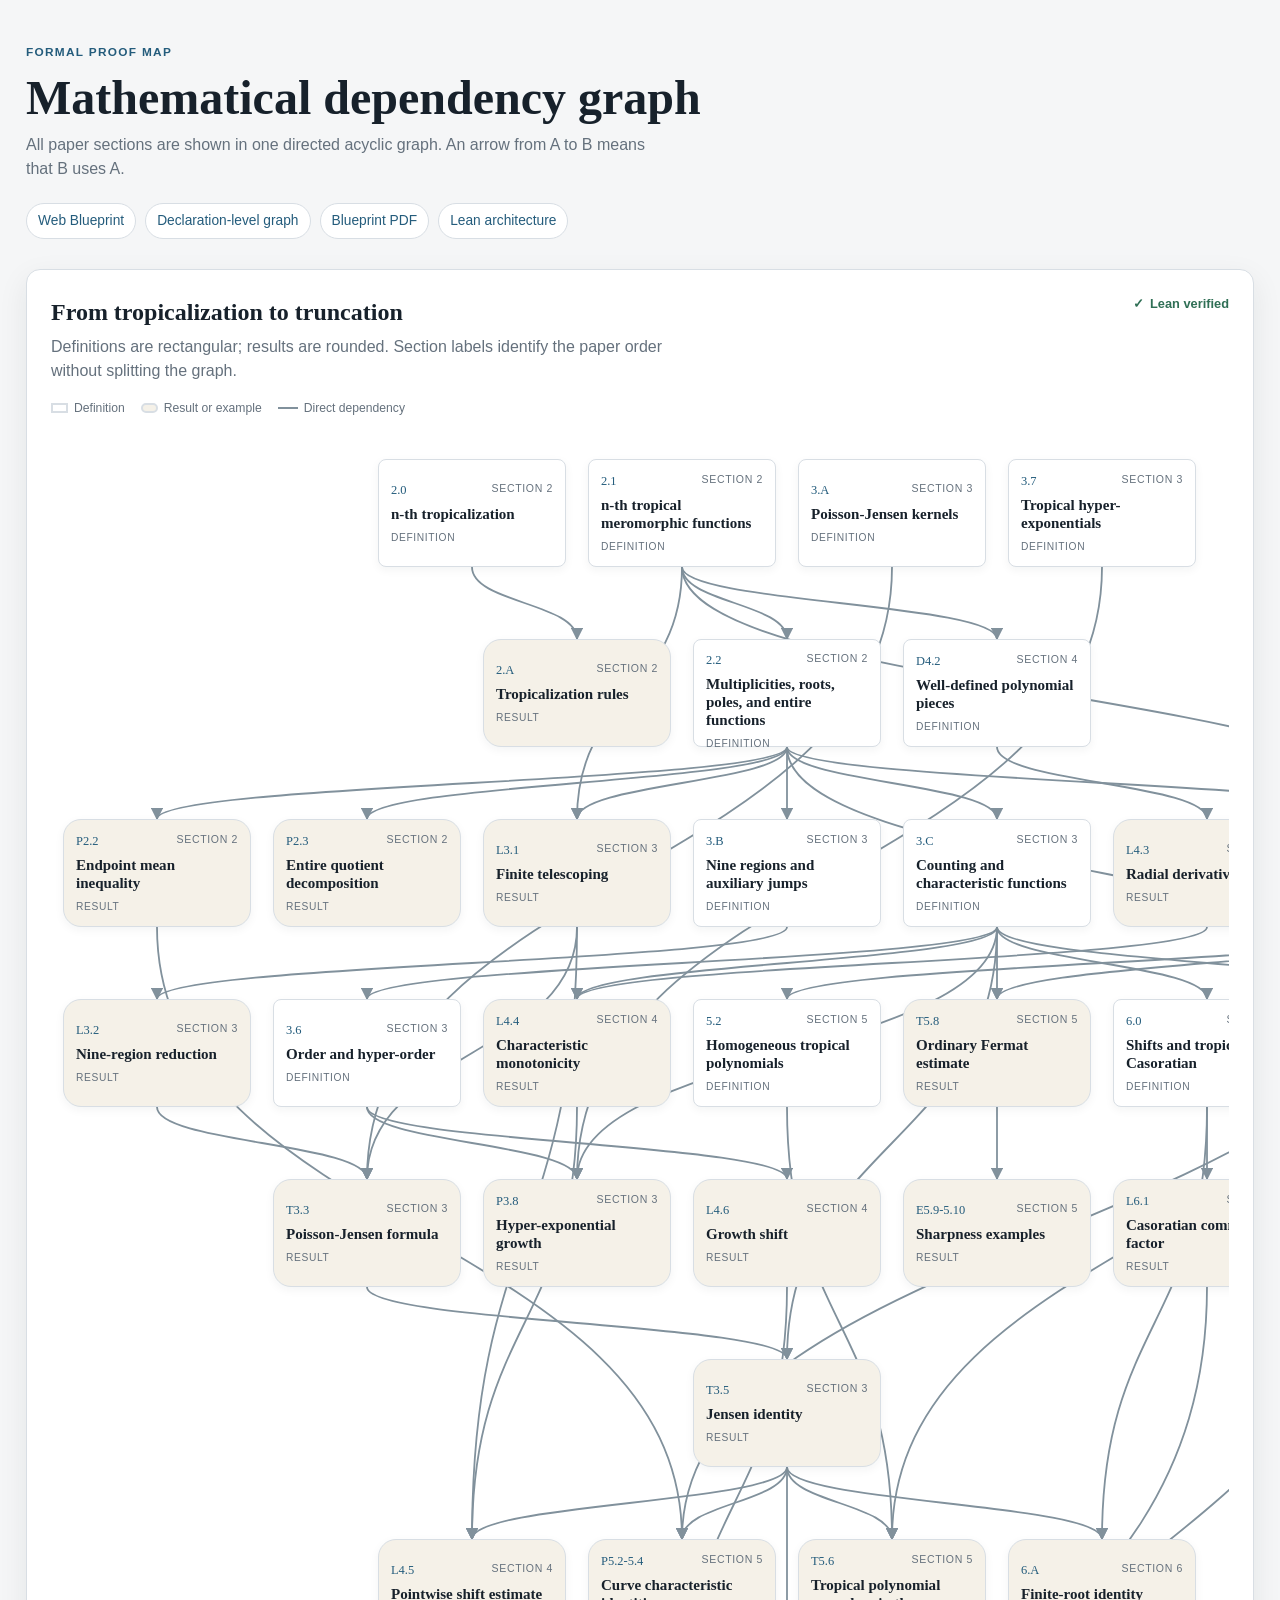
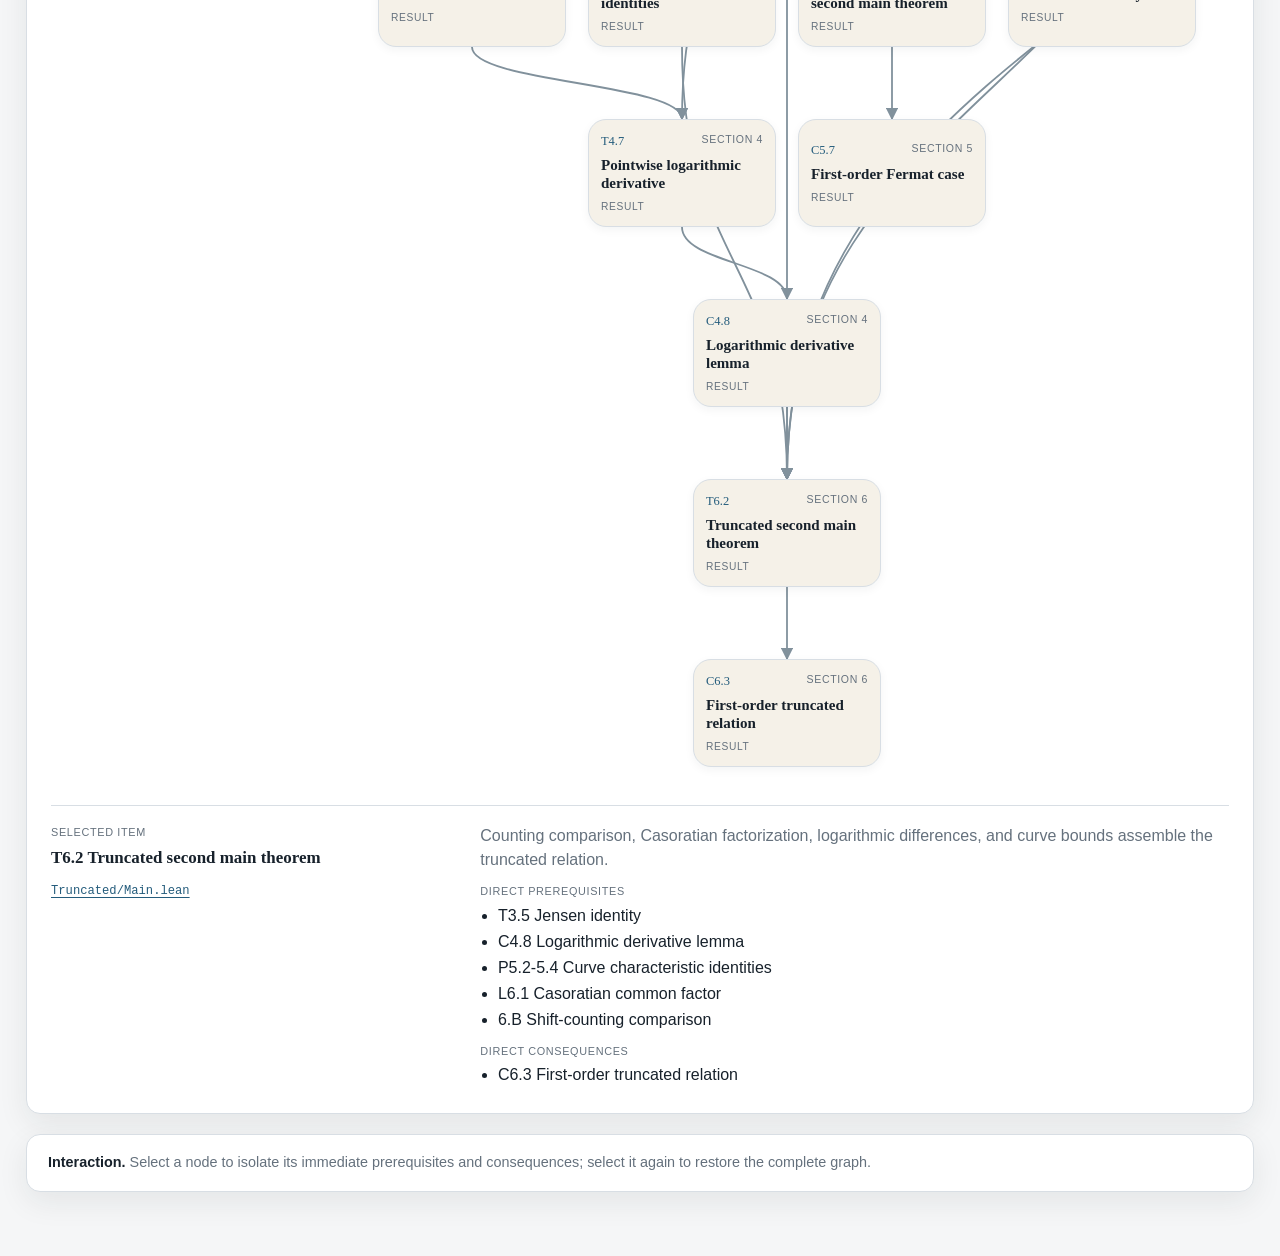
==== home_page/nth_tropical_nevanlinna_dependency_graph.html @ 4498f09c "Prepare Lean formalization and Blueprint for private review" ====
<!doctype html>
<html lang="en">
<head>
  <meta charset="utf-8">
  <meta name="viewport" content="width=device-width, initial-scale=1">
  <title>Mathematical dependency graph - n-th Tropical Nevanlinna Theory</title>
  <style>
    :root {
      color-scheme: light dark;
      --paper: #f5f6f7;
      --surface: #ffffff;
      --ink: #17212b;
      --muted: #65717d;
      --rule: #d8dee4;
      --accent: #245c7c;
      --accent-soft: #edf4f7;
      --result: #f5f1e8;
      --verified: #2f6f55;
      --edge: #81919c;
      --edge-active: #245c7c;
      --shadow: 0 10px 30px rgba(23, 33, 43, .08);
    }

    * { box-sizing: border-box; }
    body {
      margin: 0;
      background: var(--paper);
      color: var(--ink);
      font-family: Inter, ui-sans-serif, -apple-system, BlinkMacSystemFont,
        "Segoe UI", sans-serif;
      line-height: 1.5;
    }
    main { max-width: 1420px; margin: 0 auto; padding: 44px 26px 64px; }
    h1, h2, p { margin-top: 0; }
    h1, h2, .math, .node-title, .detail-title {
      font-family: "STIX Two Text", "Libertinus Serif", Georgia, serif;
    }
    .math { font-style: italic; }
    h1 { margin-bottom: 9px; font-size: clamp(2rem, 4vw, 3rem); font-weight: 600; line-height: 1.08; }
    h2 { margin-bottom: 5px; font-size: 1.5rem; font-weight: 600; }
    a { color: var(--accent); text-underline-offset: 3px; }

    .eyebrow {
      margin-bottom: 10px;
      color: var(--accent);
      font-size: .74rem;
      font-weight: 700;
      letter-spacing: .11em;
      text-transform: uppercase;
    }
    .lede { max-width: 72ch; margin-bottom: 0; color: var(--muted); }
    .toolbar { display: flex; flex-wrap: wrap; gap: 9px; margin: 22px 0 30px; }
    .toolbar a {
      padding: 7px 11px;
      border: 1px solid var(--rule);
      border-radius: 999px;
      background: var(--surface);
      text-decoration: none;
      font-size: .86rem;
    }
    .toolbar a:hover, .toolbar a:focus-visible { border-color: var(--accent); }

    .graph-panel, .reading-note {
      border: 1px solid var(--rule);
      border-radius: 14px;
      background: var(--surface);
      box-shadow: var(--shadow);
    }
    .graph-panel { padding: 24px; }
    .graph-heading { display: flex; justify-content: space-between; gap: 20px; align-items: start; }
    .graph-heading p { max-width: 72ch; margin-bottom: 0; color: var(--muted); }
    .status { color: var(--verified); font-size: .8rem; font-weight: 650; white-space: nowrap; }
    .status::before { content: "✓"; margin-right: 6px; }
    .legend { display: flex; flex-wrap: wrap; gap: 7px 16px; margin-top: 16px; color: var(--muted); font-size: .76rem; }
    .legend span { display: inline-flex; align-items: center; gap: 6px; }
    .legend i { display: inline-block; width: 17px; height: 10px; border: 2px solid var(--rule); background: var(--surface); }
    .legend .result-mark { border-radius: 999px; background: var(--result); }
    .legend .edge-mark { width: 20px; height: 0; border: 0; border-top: 2px solid var(--edge); }

    .dag-scroll { margin-top: 22px; overflow-x: auto; }
    .dag { position: relative; min-width: 1460px; padding: 20px 12px; }
    .dag-svg { position: absolute; inset: 0; z-index: 0; width: 100%; height: 100%; overflow: visible; pointer-events: none; }
    .dag-levels { position: relative; z-index: 1; display: grid; gap: 72px; }
    .dag-level { display: flex; justify-content: center; align-items: stretch; gap: 22px; min-height: 92px; }
    .dep-edge {
      fill: none;
      stroke: var(--edge);
      stroke-width: 1.8;
      stroke-linecap: round;
      stroke-linejoin: round;
      marker-end: url(#dag-arrow);
      transition: opacity 140ms ease, stroke 140ms ease, stroke-width 140ms ease;
    }
    .dep-edge.is-dim { opacity: .08; }
    .dep-edge.is-active { stroke: var(--edge-active); stroke-width: 2.7; marker-end: url(#dag-arrow-active); opacity: 1; }
    .arrow-head { fill: var(--edge); }
    .arrow-head-active { fill: var(--edge-active); }

    .node {
      width: 188px;
      height: 108px;
      min-height: 92px;
      padding: 11px 12px;
      border: 1px solid var(--rule);
      border-radius: 8px;
      background: var(--surface);
      color: var(--ink);
      font: inherit;
      text-align: left;
      cursor: pointer;
      box-shadow: 0 3px 10px rgba(23, 33, 43, .05);
      transition: opacity 140ms ease, border-color 140ms ease, box-shadow 140ms ease;
    }
    .node[data-kind="result"] { border-radius: 18px; background: var(--result); }
    .node:hover, .node:focus-visible { border-color: var(--accent); }
    .node.is-selected { border-color: var(--accent); box-shadow: 0 0 0 2px var(--accent); }
    .node.is-related { border-color: var(--edge-active); }
    .node.is-dim { opacity: .24; }
    .node-meta { display: flex; justify-content: space-between; gap: 8px; margin-bottom: 5px; }
    .node-code { color: var(--accent); font-family: "STIX Two Text", "Libertinus Serif", Georgia, serif; font-size: .78rem; }
    .node-section { color: var(--muted); font-size: .66rem; letter-spacing: .06em; text-transform: uppercase; }
    .node-title { display: block; font-size: .94rem; font-weight: 600; line-height: 1.2; }
    .node-kind { display: block; margin-top: 7px; color: var(--muted); font-size: .64rem; letter-spacing: .06em; text-transform: uppercase; }

    .node-detail {
      display: grid;
      grid-template-columns: minmax(200px, .8fr) minmax(300px, 1.5fr);
      gap: 18px 30px;
      margin-top: 18px;
      padding-top: 18px;
      border-top: 1px solid var(--rule);
    }
    .detail-label { margin-bottom: 4px; color: var(--muted); font-size: .68rem; letter-spacing: .06em; text-transform: uppercase; }
    .detail-title { margin-bottom: 7px; font-size: 1.06rem; font-weight: 600; }
    .detail-description { margin-bottom: 0; color: var(--muted); }
    .detail-list { margin: 0; padding-left: 1.1rem; }
    .detail-list li { margin: 2px 0; }
    .detail-source { font-family: ui-monospace, SFMono-Regular, Menlo, monospace; font-size: .76rem; overflow-wrap: anywhere; }
    .reading-note { margin-top: 20px; padding: 17px 21px; color: var(--muted); font-size: .9rem; }
    .reading-note strong { color: var(--ink); }

    @media (prefers-color-scheme: dark) {
      :root {
        --paper: #11171c;
        --surface: #182128;
        --ink: #edf1f4;
        --muted: #aab4bd;
        --rule: #35434e;
        --accent: #8fc9e9;
        --accent-soft: #203746;
        --result: #2c2a22;
        --verified: #83c9aa;
        --edge: #748894;
        --edge-active: #8fc9e9;
        --shadow: none;
      }
    }
    @media (max-width: 760px) {
      main { padding: 28px 14px 44px; }
      .graph-panel { padding: 17px; }
      .graph-heading { display: block; }
      .status { display: block; margin-top: 10px; }
      .node-detail { grid-template-columns: 1fr; }
    }
  </style>
</head>
<body>
<main>
  <div class="eyebrow">Formal proof map</div>
  <h1>Mathematical dependency graph</h1>
  <p class="lede">All paper sections are shown in one directed acyclic graph. An arrow from A to B means that B uses A.</p>

  <nav class="toolbar" aria-label="Related resources">
    <a href="../blueprint/web/index.html">Web Blueprint</a>
    <a href="../blueprint/web/dep_graph_document.html">Declaration-level graph</a>
    <a href="../blueprint/print/print.pdf">Blueprint PDF</a>
    <a href="nth_tropical_nevanlinna_lean_structure.html">Lean architecture</a>
  </nav>

  <section class="graph-panel" aria-labelledby="graph-title">
    <div class="graph-heading">
      <div>
        <h2 id="graph-title">From tropicalization to truncation</h2>
        <p>Definitions are rectangular; results are rounded. Section labels identify the paper order without splitting the graph.</p>
      </div>
      <div class="status">Lean verified</div>
    </div>
    <div class="legend" aria-label="Graph legend">
      <span><i></i>Definition</span>
      <span><i class="result-mark"></i>Result or example</span>
      <span><i class="edge-mark"></i>Direct dependency</span>
    </div>
    <div class="dag-scroll">
      <div class="dag" id="dag" style="height:1948px">
        <svg class="dag-svg" id="dag-svg" aria-hidden="true" viewBox="0 0 1460 1948" width="1460" height="1948">
          <defs>
            <marker id="dag-arrow" viewBox="0 0 10 10" refX="9" refY="5" markerWidth="7" markerHeight="7" orient="auto-start-reverse">
              <path class="arrow-head" d="M 0 0 L 10 5 L 0 10 z"></path>
            </marker>
            <marker id="dag-arrow-active" viewBox="0 0 10 10" refX="9" refY="5" markerWidth="7" markerHeight="7" orient="auto-start-reverse">
              <path class="arrow-head-active" d="M 0 0 L 10 5 L 0 10 z"></path>
            </marker>
          </defs>
          <g id="dag-edge-layer"><path class="dep-edge" data-source="trop" data-target="troprules" d="M 415.0 128.0 C 415.0 164.0, 520.0 164.0, 520.0 200.0"></path>
<path class="dep-edge" data-source="mero" data-target="mult" d="M 625.0 128.0 C 625.0 164.0, 730.0 164.0, 730.0 200.0"></path>
<path class="dep-edge" data-source="mult" data-target="p22" d="M 730.0 308.0 C 730.0 344.0, 100.0 344.0, 100.0 380.0"></path>
<path class="dep-edge" data-source="mult" data-target="p23" d="M 730.0 308.0 C 730.0 344.0, 310.0 344.0, 310.0 380.0"></path>
<path class="dep-edge" data-source="mero" data-target="l31" d="M 625.0 128.0 C 625.0 254.0, 520.0 254.0, 520.0 380.0"></path>
<path class="dep-edge" data-source="mult" data-target="l31" d="M 730.0 308.0 C 730.0 344.0, 520.0 344.0, 520.0 380.0"></path>
<path class="dep-edge" data-source="mult" data-target="regions" d="M 730.0 308.0 C 730.0 344.0, 730.0 344.0, 730.0 380.0"></path>
<path class="dep-edge" data-source="regions" data-target="l32" d="M 730.0 488.0 C 730.0 524.0, 100.0 524.0, 100.0 560.0"></path>
<path class="dep-edge" data-source="l31" data-target="t33" d="M 520.0 488.0 C 520.0 614.0, 310.0 614.0, 310.0 740.0"></path>
<path class="dep-edge" data-source="kernels" data-target="t33" d="M 835.0 128.0 C 835.0 434.0, 310.0 434.0, 310.0 740.0"></path>
<path class="dep-edge" data-source="l32" data-target="t33" d="M 100.0 668.0 C 100.0 704.0, 310.0 704.0, 310.0 740.0"></path>
<path class="dep-edge" data-source="mult" data-target="counts" d="M 730.0 308.0 C 730.0 344.0, 940.0 344.0, 940.0 380.0"></path>
<path class="dep-edge" data-source="t33" data-target="t35" d="M 310.0 848.0 C 310.0 884.0, 730.0 884.0, 730.0 920.0"></path>
<path class="dep-edge" data-source="counts" data-target="t35" d="M 940.0 488.0 C 940.0 704.0, 730.0 704.0, 730.0 920.0"></path>
<path class="dep-edge" data-source="counts" data-target="growth" d="M 940.0 488.0 C 940.0 524.0, 310.0 524.0, 310.0 560.0"></path>
<path class="dep-edge" data-source="counts" data-target="p38" d="M 940.0 488.0 C 940.0 614.0, 520.0 614.0, 520.0 740.0"></path>
<path class="dep-edge" data-source="growth" data-target="p38" d="M 310.0 668.0 C 310.0 704.0, 520.0 704.0, 520.0 740.0"></path>
<path class="dep-edge" data-source="hyperexp" data-target="p38" d="M 1045.0 128.0 C 1045.0 434.0, 520.0 434.0, 520.0 740.0"></path>
<path class="dep-edge" data-source="mero" data-target="d42" d="M 625.0 128.0 C 625.0 164.0, 940.0 164.0, 940.0 200.0"></path>
<path class="dep-edge" data-source="d42" data-target="l43" d="M 940.0 308.0 C 940.0 344.0, 1150.0 344.0, 1150.0 380.0"></path>
<path class="dep-edge" data-source="l43" data-target="l44" d="M 1150.0 488.0 C 1150.0 524.0, 520.0 524.0, 520.0 560.0"></path>
<path class="dep-edge" data-source="counts" data-target="l44" d="M 940.0 488.0 C 940.0 524.0, 520.0 524.0, 520.0 560.0"></path>
<path class="dep-edge" data-source="l31" data-target="l45" d="M 520.0 488.0 C 520.0 794.0, 415.0 794.0, 415.0 1100.0"></path>
<path class="dep-edge" data-source="t35" data-target="l45" d="M 730.0 1028.0 C 730.0 1064.0, 415.0 1064.0, 415.0 1100.0"></path>
<path class="dep-edge" data-source="l44" data-target="l45" d="M 520.0 668.0 C 520.0 884.0, 415.0 884.0, 415.0 1100.0"></path>
<path class="dep-edge" data-source="growth" data-target="l46" d="M 310.0 668.0 C 310.0 704.0, 730.0 704.0, 730.0 740.0"></path>
<path class="dep-edge" data-source="l45" data-target="t47" d="M 415.0 1208.0 C 415.0 1244.0, 625.0 1244.0, 625.0 1280.0"></path>
<path class="dep-edge" data-source="l46" data-target="t47" d="M 730.0 848.0 C 730.0 1064.0, 625.0 1064.0, 625.0 1280.0"></path>
<path class="dep-edge" data-source="t47" data-target="c48" d="M 625.0 1388.0 C 625.0 1424.0, 730.0 1424.0, 730.0 1460.0"></path>
<path class="dep-edge" data-source="mero" data-target="curve" d="M 625.0 128.0 C 625.0 254.0, 1360.0 254.0, 1360.0 380.0"></path>
<path class="dep-edge" data-source="mult" data-target="curve" d="M 730.0 308.0 C 730.0 344.0, 1360.0 344.0, 1360.0 380.0"></path>
<path class="dep-edge" data-source="curve" data-target="p524" d="M 1360.0 488.0 C 1360.0 794.0, 625.0 794.0, 625.0 1100.0"></path>
<path class="dep-edge" data-source="p22" data-target="p524" d="M 100.0 488.0 C 100.0 794.0, 625.0 794.0, 625.0 1100.0"></path>
<path class="dep-edge" data-source="t35" data-target="p524" d="M 730.0 1028.0 C 730.0 1064.0, 625.0 1064.0, 625.0 1100.0"></path>
<path class="dep-edge" data-source="curve" data-target="hompoly" d="M 1360.0 488.0 C 1360.0 524.0, 730.0 524.0, 730.0 560.0"></path>
<path class="dep-edge" data-source="t35" data-target="t56" d="M 730.0 1028.0 C 730.0 1064.0, 835.0 1064.0, 835.0 1100.0"></path>
<path class="dep-edge" data-source="curve" data-target="t56" d="M 1360.0 488.0 C 1360.0 794.0, 835.0 794.0, 835.0 1100.0"></path>
<path class="dep-edge" data-source="hompoly" data-target="t56" d="M 730.0 668.0 C 730.0 884.0, 835.0 884.0, 835.0 1100.0"></path>
<path class="dep-edge" data-source="t56" data-target="c57" d="M 835.0 1208.0 C 835.0 1244.0, 835.0 1244.0, 835.0 1280.0"></path>
<path class="dep-edge" data-source="curve" data-target="t58" d="M 1360.0 488.0 C 1360.0 524.0, 940.0 524.0, 940.0 560.0"></path>
<path class="dep-edge" data-source="counts" data-target="t58" d="M 940.0 488.0 C 940.0 524.0, 940.0 524.0, 940.0 560.0"></path>
<path class="dep-edge" data-source="t58" data-target="e5910" d="M 940.0 668.0 C 940.0 704.0, 940.0 704.0, 940.0 740.0"></path>
<path class="dep-edge" data-source="counts" data-target="casor" d="M 940.0 488.0 C 940.0 524.0, 1150.0 524.0, 1150.0 560.0"></path>
<path class="dep-edge" data-source="t35" data-target="finite" d="M 730.0 1028.0 C 730.0 1064.0, 1045.0 1064.0, 1045.0 1100.0"></path>
<path class="dep-edge" data-source="casor" data-target="finite" d="M 1150.0 668.0 C 1150.0 884.0, 1045.0 884.0, 1045.0 1100.0"></path>
<path class="dep-edge" data-source="casor" data-target="l61" d="M 1150.0 668.0 C 1150.0 704.0, 1150.0 704.0, 1150.0 740.0"></path>
<path class="dep-edge" data-source="mult" data-target="shiftcount" d="M 730.0 308.0 C 730.0 434.0, 1360.0 434.0, 1360.0 560.0"></path>
<path class="dep-edge" data-source="counts" data-target="shiftcount" d="M 940.0 488.0 C 940.0 524.0, 1360.0 524.0, 1360.0 560.0"></path>
<path class="dep-edge" data-source="t35" data-target="t62" d="M 730.0 1028.0 C 730.0 1334.0, 730.0 1334.0, 730.0 1640.0"></path>
<path class="dep-edge" data-source="c48" data-target="t62" d="M 730.0 1568.0 C 730.0 1604.0, 730.0 1604.0, 730.0 1640.0"></path>
<path class="dep-edge" data-source="p524" data-target="t62" d="M 625.0 1208.0 C 625.0 1424.0, 730.0 1424.0, 730.0 1640.0"></path>
<path class="dep-edge" data-source="l61" data-target="t62" d="M 1150.0 848.0 C 1150.0 1244.0, 730.0 1244.0, 730.0 1640.0"></path>
<path class="dep-edge" data-source="shiftcount" data-target="t62" d="M 1360.0 668.0 C 1360.0 1154.0, 730.0 1154.0, 730.0 1640.0"></path>
<path class="dep-edge" data-source="t62" data-target="c63" d="M 730.0 1748.0 C 730.0 1784.0, 730.0 1784.0, 730.0 1820.0"></path></g>
        </svg>
        <div class="dag-levels" id="dag-levels"><div class="dag-level"><button type="button" class="node" data-id="trop" data-kind="definition" data-section="2" aria-pressed="false" title="Finite log-sum-exp, rational factors, and active n-factor dequantization."><span class="node-meta"><span class="node-code">2.0</span><span class="node-section">Section 2</span></span><span class="node-title">n-th tropicalization</span><span class="node-kind">Definition</span></button><button type="button" class="node" data-id="mero" data-kind="definition" data-section="2" aria-pressed="false" title="Continuous locally finite piecewise-polynomial functions of exact order n."><span class="node-meta"><span class="node-code">2.1</span><span class="node-section">Section 2</span></span><span class="node-title">n-th tropical meromorphic functions</span><span class="node-kind">Definition</span></button><button type="button" class="node" data-id="kernels" data-kind="definition" data-section="3" aria-pressed="false" title="The symmetric kernels B_k, D_k, and E used in the coefficient reduction."><span class="node-meta"><span class="node-code">3.A</span><span class="node-section">Section 3</span></span><span class="node-title">Poisson-Jensen kernels</span><span class="node-kind">Definition</span></button><button type="button" class="node" data-id="hyperexp" data-kind="definition" data-section="3" aria-pressed="false" title="The first-order and generalized tropical hyper-exponential families."><span class="node-meta"><span class="node-code">3.7</span><span class="node-section">Section 3</span></span><span class="node-title">Tropical hyper-exponentials</span><span class="node-kind">Definition</span></button></div>
<div class="dag-level"><button type="button" class="node" data-id="troprules" data-kind="result" data-section="2" aria-pressed="false" title="Finite maxima, rational factors, products, and quotients obey the formalized tropicalization rules."><span class="node-meta"><span class="node-code">2.A</span><span class="node-section">Section 2</span></span><span class="node-title">Tropicalization rules</span><span class="node-kind">Result</span></button><button type="button" class="node" data-id="mult" data-kind="definition" data-section="2" aria-pressed="false" title="Intrinsic signed one-sided jets define roots, poles, and their multiplicities."><span class="node-meta"><span class="node-code">2.2</span><span class="node-section">Section 2</span></span><span class="node-title">Multiplicities, roots, poles, and entire functions</span><span class="node-kind">Definition</span></button><button type="button" class="node" data-id="d42" data-kind="definition" data-section="4" aria-pressed="false" title="Polynomial pieces obey the common parity and coefficient-sign condition."><span class="node-meta"><span class="node-code">D4.2</span><span class="node-section">Section 4</span></span><span class="node-title">Well-defined polynomial pieces</span><span class="node-kind">Definition</span></button></div>
<div class="dag-level"><button type="button" class="node" data-id="p22" data-kind="result" data-section="2" aria-pressed="false" title="Entire functions satisfy the centered endpoint inequality, with equality in the nowhere-vanishing case."><span class="node-meta"><span class="node-code">P2.2</span><span class="node-section">Section 2</span></span><span class="node-title">Endpoint mean inequality</span><span class="node-kind">Result</span></button><button type="button" class="node" data-id="p23" data-kind="result" data-section="2" aria-pressed="false" title="Every meromorphic function is a difference of entire functions without common roots or poles."><span class="node-meta"><span class="node-code">P2.3</span><span class="node-section">Section 2</span></span><span class="node-title">Entire quotient decomposition</span><span class="node-kind">Result</span></button><button type="button" class="node" data-id="l31" data-kind="result" data-section="3" aria-pressed="false" title="Endpoint identities on arbitrary bounded intervals, expressed through genuine derivative jumps."><span class="node-meta"><span class="node-code">L3.1</span><span class="node-section">Section 3</span></span><span class="node-title">Finite telescoping</span><span class="node-kind">Result</span></button><button type="button" class="node" data-id="regions" data-kind="definition" data-section="3" aria-pressed="false" title="The regions F_1,...,F_9 classify the auxiliary multiplicity expressions."><span class="node-meta"><span class="node-code">3.B</span><span class="node-section">Section 3</span></span><span class="node-title">Nine regions and auxiliary jumps</span><span class="node-kind">Definition</span></button><button type="button" class="node" data-id="counts" data-kind="definition" data-section="3" aria-pressed="false" title="Proximity, partial and integrated counts, characteristic, order, and hyper-order."><span class="node-meta"><span class="node-code">3.C</span><span class="node-section">Section 3</span></span><span class="node-title">Counting and characteristic functions</span><span class="node-kind">Definition</span></button><button type="button" class="node" data-id="l43" data-kind="result" data-section="4" aria-pressed="false" title="All positive-order radial derivatives have one common weak sign."><span class="node-meta"><span class="node-code">L4.3</span><span class="node-section">Section 4</span></span><span class="node-title">Radial derivative signs</span><span class="node-kind">Result</span></button><button type="button" class="node" data-id="curve" data-kind="definition" data-section="5" aria-pressed="false" title="Reduced representations and the Cartan characteristic T_f."><span class="node-meta"><span class="node-code">5.1</span><span class="node-section">Section 5</span></span><span class="node-title">Tropical holomorphic curves</span><span class="node-kind">Definition</span></button></div>
<div class="dag-level"><button type="button" class="node" data-id="l32" data-kind="result" data-section="3" aria-pressed="false" title="Auxiliary jumps reduce to intrinsic multiplicities in all nine regions."><span class="node-meta"><span class="node-code">L3.2</span><span class="node-section">Section 3</span></span><span class="node-title">Nine-region reduction</span><span class="node-kind">Result</span></button><button type="button" class="node" data-id="growth" data-kind="definition" data-section="3" aria-pressed="false" title="Growth invariants defined by EReal-valued limsup expressions."><span class="node-meta"><span class="node-code">3.6</span><span class="node-section">Section 3</span></span><span class="node-title">Order and hyper-order</span><span class="node-kind">Definition</span></button><button type="button" class="node" data-id="l44" data-kind="result" data-section="4" aria-pressed="false" title="The characteristic is nonnegative, nondecreasing, and convex."><span class="node-meta"><span class="node-code">L4.4</span><span class="node-section">Section 4</span></span><span class="node-title">Characteristic monotonicity</span><span class="node-kind">Result</span></button><button type="button" class="node" data-id="hompoly" data-kind="definition" data-section="5" aria-pressed="false" title="Finite-support homogeneous polynomials, composition, and degree bounds."><span class="node-meta"><span class="node-code">5.2</span><span class="node-section">Section 5</span></span><span class="node-title">Homogeneous tropical polynomials</span><span class="node-kind">Definition</span></button><button type="button" class="node" data-id="t58" data-kind="result" data-section="5" aria-pressed="false" title="Endpoint growth and multiplicity algebra give the two-sided ordinary-power estimate."><span class="node-meta"><span class="node-code">T5.8</span><span class="node-section">Section 5</span></span><span class="node-title">Ordinary Fermat estimate</span><span class="node-kind">Result</span></button><button type="button" class="node" data-id="casor" data-kind="definition" data-section="6" aria-pressed="false" title="Forward shifts, partial counts, and the permutation supremum."><span class="node-meta"><span class="node-code">6.0</span><span class="node-section">Section 6</span></span><span class="node-title">Shifts and tropical Casoratian</span><span class="node-kind">Definition</span></button><button type="button" class="node" data-id="shiftcount" data-kind="result" data-section="6" aria-pressed="false" title="Odd-order transport is exact; even orders carry a finite central correction."><span class="node-meta"><span class="node-code">6.B</span><span class="node-section">Section 6</span></span><span class="node-title">Shift-counting comparison</span><span class="node-kind">Result</span></button></div>
<div class="dag-level"><button type="button" class="node" data-id="t33" data-kind="result" data-section="3" aria-pressed="false" title="Endpoint jets and all root and pole contributions combine into the n-th tropical Poisson-Jensen identity."><span class="node-meta"><span class="node-code">T3.3</span><span class="node-section">Section 3</span></span><span class="node-title">Poisson-Jensen formula</span><span class="node-kind">Result</span></button><button type="button" class="node" data-id="p38" data-kind="result" data-section="3" aria-pressed="false" title="The generalized hyper-exponential is entire, nondecreasing, and has hyper-order one."><span class="node-meta"><span class="node-code">P3.8</span><span class="node-section">Section 3</span></span><span class="node-title">Hyper-exponential growth</span><span class="node-kind">Result</span></button><button type="button" class="node" data-id="l46" data-kind="result" data-section="4" aria-pressed="false" title="A hyper-order bound produces a finite logarithmic-measure exceptional set."><span class="node-meta"><span class="node-code">L4.6</span><span class="node-section">Section 4</span></span><span class="node-title">Growth shift</span><span class="node-kind">Result</span></button><button type="button" class="node" data-id="e5910" data-kind="result" data-section="5" aria-pressed="false" title="Concrete curves test the growth hypothesis and attain the constants in Theorem 5.8."><span class="node-meta"><span class="node-code">E5.9-5.10</span><span class="node-section">Section 5</span></span><span class="node-title">Sharpness examples</span><span class="node-kind">Result</span></button><button type="button" class="node" data-id="l61" data-kind="result" data-section="6" aria-pressed="false" title="A common tropical factor separates by permutation reindexing."><span class="node-meta"><span class="node-code">L6.1</span><span class="node-section">Section 6</span></span><span class="node-title">Casoratian common factor</span><span class="node-kind">Result</span></button></div>
<div class="dag-level"><button type="button" class="node" data-id="t35" data-kind="result" data-section="3" aria-pressed="false" title="The characteristic satisfies T(r,f) = T(r,-f) + f(0)."><span class="node-meta"><span class="node-code">T3.5</span><span class="node-section">Section 3</span></span><span class="node-title">Jensen identity</span><span class="node-kind">Result</span></button></div>
<div class="dag-level"><button type="button" class="node" data-id="l45" data-kind="result" data-section="4" aria-pressed="false" title="A finite-radius shift is bounded explicitly by characteristic data."><span class="node-meta"><span class="node-code">L4.5</span><span class="node-section">Section 4</span></span><span class="node-title">Pointwise shift estimate</span><span class="node-kind">Result</span></button><button type="button" class="node" data-id="p524" data-kind="result" data-section="5" aria-pressed="false" title="Representation invariance, the projective-pair identity, and coordinate quotient bounds."><span class="node-meta"><span class="node-code">P5.2-5.4</span><span class="node-section">Section 5</span></span><span class="node-title">Curve characteristic identities</span><span class="node-kind">Result</span></button><button type="button" class="node" data-id="t56" data-kind="result" data-section="5" aria-pressed="false" title="Signed counting and polynomial degree bounds give the characteristic identity."><span class="node-meta"><span class="node-code">T5.6</span><span class="node-section">Section 5</span></span><span class="node-title">Tropical polynomial second main theorem</span><span class="node-kind">Result</span></button><button type="button" class="node" data-id="finite" data-kind="result" data-section="6" aria-pressed="false" title="Eventual affine counting identities imply first-order asymptotic equivalence."><span class="node-meta"><span class="node-code">6.A</span><span class="node-section">Section 6</span></span><span class="node-title">Finite-root identity</span><span class="node-kind">Result</span></button></div>
<div class="dag-level"><button type="button" class="node" data-id="t47" data-kind="result" data-section="4" aria-pressed="false" title="Both radial shift estimates hold outside one exceptional set."><span class="node-meta"><span class="node-code">T4.7</span><span class="node-section">Section 4</span></span><span class="node-title">Pointwise logarithmic derivative</span><span class="node-kind">Result</span></button><button type="button" class="node" data-id="c57" data-kind="result" data-section="5" aria-pressed="false" title="The second main theorem specializes to an entire tropical Fermat composition."><span class="node-meta"><span class="node-code">C5.7</span><span class="node-section">Section 5</span></span><span class="node-title">First-order Fermat case</span><span class="node-kind">Result</span></button></div>
<div class="dag-level"><button type="button" class="node" data-id="c48" data-kind="result" data-section="4" aria-pressed="false" title="The pointwise estimate yields the proximity form."><span class="node-meta"><span class="node-code">C4.8</span><span class="node-section">Section 4</span></span><span class="node-title">Logarithmic derivative lemma</span><span class="node-kind">Result</span></button></div>
<div class="dag-level"><button type="button" class="node" data-id="t62" data-kind="result" data-section="6" aria-pressed="false" title="Counting comparison, Casoratian factorization, logarithmic differences, and curve bounds assemble the truncated relation."><span class="node-meta"><span class="node-code">T6.2</span><span class="node-section">Section 6</span></span><span class="node-title">Truncated second main theorem</span><span class="node-kind">Result</span></button></div>
<div class="dag-level"><button type="button" class="node" data-id="c63" data-kind="result" data-section="6" aria-pressed="false" title="At first order the higher-order correction terms disappear."><span class="node-meta"><span class="node-code">C6.3</span><span class="node-section">Section 6</span></span><span class="node-title">First-order truncated relation</span><span class="node-kind">Result</span></button></div></div>
      </div>
    </div>
    <div class="node-detail" aria-live="polite">
      <div>
        <div class="detail-label">Selected item</div>
        <div class="detail-title" id="detail-title"></div>
        <a class="detail-source" id="detail-source"></a>
      </div>
      <div>
        <p class="detail-description" id="detail-description"></p>
        <div class="detail-label" style="margin-top:11px">Direct prerequisites</div>
        <ul class="detail-list" id="detail-inputs"></ul>
        <div class="detail-label" style="margin-top:11px">Direct consequences</div>
        <ul class="detail-list" id="detail-outputs"></ul>
      </div>
    </div>
  </section>

  <aside class="reading-note">
    <strong>Interaction.</strong> Select a node to isolate its immediate prerequisites and consequences; select it again to restore the complete graph.
  </aside>
</main>

<script>
(() => {
  "use strict";

  const nodes = [
    { id:"trop", code:"2.0", section:"2", title:"n-th tropicalization", description:"Finite log-sum-exp, rational factors, and active n-factor dequantization.", path:"../NthTropicalNevanlinna/Function/Tropicalization.lean", kind:"definition", deps:[] },
    { id:"troprules", code:"2.A", section:"2", title:"Tropicalization rules", description:"Finite maxima, rational factors, products, and quotients obey the formalized tropicalization rules.", path:"../NthTropicalNevanlinna/Function/Tropicalization.lean", kind:"result", deps:["trop"] },
    { id:"mero", code:"2.1", section:"2", title:"n-th tropical meromorphic functions", description:"Continuous locally finite piecewise-polynomial functions of exact order n.", path:"../NthTropicalNevanlinna/Function/PiecewisePolynomial.lean", kind:"definition", deps:[] },
    { id:"mult", code:"2.2", section:"2", title:"Multiplicities, roots, poles, and entire functions", description:"Intrinsic signed one-sided jets define roots, poles, and their multiplicities.", path:"../NthTropicalNevanlinna/Function/Multiplicity.lean", kind:"definition", deps:["mero"] },
    { id:"p22", code:"P2.2", section:"2", title:"Endpoint mean inequality", description:"Entire functions satisfy the centered endpoint inequality, with equality in the nowhere-vanishing case.", path:"../NthTropicalNevanlinna/Function/EntireMean.lean", kind:"result", deps:["mult"] },
    { id:"p23", code:"P2.3", section:"2", title:"Entire quotient decomposition", description:"Every meromorphic function is a difference of entire functions without common roots or poles.", path:"../NthTropicalNevanlinna/Function/Decomposition.lean", kind:"result", deps:["mult"] },

    { id:"l31", code:"L3.1", section:"3", title:"Finite telescoping", description:"Endpoint identities on arbitrary bounded intervals, expressed through genuine derivative jumps.", path:"../NthTropicalNevanlinna/PoissonJensen/IntrinsicTelescoping.lean", kind:"result", deps:["mero","mult"] },
    { id:"kernels", code:"3.A", section:"3", title:"Poisson-Jensen kernels", description:"The symmetric kernels B_k, D_k, and E used in the coefficient reduction.", path:"../NthTropicalNevanlinna/PoissonJensen/Kernels.lean", kind:"definition", deps:[] },
    { id:"regions", code:"3.B", section:"3", title:"Nine regions and auxiliary jumps", description:"The regions F_1,...,F_9 classify the auxiliary multiplicity expressions.", path:"../NthTropicalNevanlinna/PoissonJensen/AuxiliaryJumps.lean", kind:"definition", deps:["mult"] },
    { id:"l32", code:"L3.2", section:"3", title:"Nine-region reduction", description:"Auxiliary jumps reduce to intrinsic multiplicities in all nine regions.", path:"../NthTropicalNevanlinna/PoissonJensen/AuxiliaryJumps.lean", kind:"result", deps:["regions"] },
    { id:"t33", code:"T3.3", section:"3", title:"Poisson-Jensen formula", description:"Endpoint jets and all root and pole contributions combine into the n-th tropical Poisson-Jensen identity.", path:"../NthTropicalNevanlinna/PoissonJensen/Main.lean", kind:"result", deps:["l31","kernels","l32"] },
    { id:"counts", code:"3.C", section:"3", title:"Counting and characteristic functions", description:"Proximity, partial and integrated counts, characteristic, order, and hyper-order.", path:"../NthTropicalNevanlinna/Nevanlinna/Counting.lean", kind:"definition", deps:["mult"] },
    { id:"t35", code:"T3.5", section:"3", title:"Jensen identity", description:"The characteristic satisfies T(r,f) = T(r,-f) + f(0).", path:"../NthTropicalNevanlinna/Nevanlinna/Jensen.lean", kind:"result", deps:["t33","counts"] },
    { id:"growth", code:"3.6", section:"3", title:"Order and hyper-order", description:"Growth invariants defined by EReal-valued limsup expressions.", path:"../NthTropicalNevanlinna/Nevanlinna/Growth.lean", kind:"definition", deps:["counts"] },
    { id:"hyperexp", code:"3.7", section:"3", title:"Tropical hyper-exponentials", description:"The first-order and generalized tropical hyper-exponential families.", path:"../NthTropicalNevanlinna/Nevanlinna/Examples.lean", kind:"definition", deps:[] },
    { id:"p38", code:"P3.8", section:"3", title:"Hyper-exponential growth", description:"The generalized hyper-exponential is entire, nondecreasing, and has hyper-order one.", path:"../NthTropicalNevanlinna/Nevanlinna/Examples.lean", kind:"result", deps:["counts","growth","hyperexp"] },

    { id:"d42", code:"D4.2", section:"4", title:"Well-defined polynomial pieces", description:"Polynomial pieces obey the common parity and coefficient-sign condition.", path:"../NthTropicalNevanlinna/LogDerivative/WellDefined.lean", kind:"definition", deps:["mero"] },
    { id:"l43", code:"L4.3", section:"4", title:"Radial derivative signs", description:"All positive-order radial derivatives have one common weak sign.", path:"../NthTropicalNevanlinna/LogDerivative/WellDefined.lean", kind:"result", deps:["d42"] },
    { id:"l44", code:"L4.4", section:"4", title:"Characteristic monotonicity", description:"The characteristic is nonnegative, nondecreasing, and convex.", path:"../NthTropicalNevanlinna/LogDerivative/CharacteristicMonotonicity.lean", kind:"result", deps:["l43","counts"] },
    { id:"l45", code:"L4.5", section:"4", title:"Pointwise shift estimate", description:"A finite-radius shift is bounded explicitly by characteristic data.", path:"../NthTropicalNevanlinna/LogDerivative/ShiftEstimate.lean", kind:"result", deps:["l31","t35","l44"] },
    { id:"l46", code:"L4.6", section:"4", title:"Growth shift", description:"A hyper-order bound produces a finite logarithmic-measure exceptional set.", path:"../NthTropicalNevanlinna/LogDerivative/GrowthShiftProof.lean", kind:"result", deps:["growth"] },
    { id:"t47", code:"T4.7", section:"4", title:"Pointwise logarithmic derivative", description:"Both radial shift estimates hold outside one exceptional set.", path:"../NthTropicalNevanlinna/LogDerivative/Main.lean", kind:"result", deps:["l45","l46"] },
    { id:"c48", code:"C4.8", section:"4", title:"Logarithmic derivative lemma", description:"The pointwise estimate yields the proximity form.", path:"../NthTropicalNevanlinna/LogDerivative/Main.lean", kind:"result", deps:["t47"] },

    { id:"curve", code:"5.1", section:"5", title:"Tropical holomorphic curves", description:"Reduced representations and the Cartan characteristic T_f.", path:"../NthTropicalNevanlinna/Curves/Basic.lean", kind:"definition", deps:["mero","mult"] },
    { id:"p524", code:"P5.2-5.4", section:"5", title:"Curve characteristic identities", description:"Representation invariance, the projective-pair identity, and coordinate quotient bounds.", path:"../NthTropicalNevanlinna/Curves/Characteristic.lean", kind:"result", deps:["curve","p22","t35"] },
    { id:"hompoly", code:"5.2", section:"5", title:"Homogeneous tropical polynomials", description:"Finite-support homogeneous polynomials, composition, and degree bounds.", path:"../NthTropicalNevanlinna/Curves/HomogeneousPolynomial.lean", kind:"definition", deps:["curve"] },
    { id:"t56", code:"T5.6", section:"5", title:"Tropical polynomial second main theorem", description:"Signed counting and polynomial degree bounds give the characteristic identity.", path:"../NthTropicalNevanlinna/Curves/SecondMain.lean", kind:"result", deps:["t35","curve","hompoly"] },
    { id:"c57", code:"C5.7", section:"5", title:"First-order Fermat case", description:"The second main theorem specializes to an entire tropical Fermat composition.", path:"../NthTropicalNevanlinna/Curves/SecondMain.lean", kind:"result", deps:["t56"] },
    { id:"t58", code:"T5.8", section:"5", title:"Ordinary Fermat estimate", description:"Endpoint growth and multiplicity algebra give the two-sided ordinary-power estimate.", path:"../NthTropicalNevanlinna/Curves/Fermat.lean", kind:"result", deps:["curve","counts"] },
    { id:"e5910", code:"E5.9-5.10", section:"5", title:"Sharpness examples", description:"Concrete curves test the growth hypothesis and attain the constants in Theorem 5.8.", path:"../NthTropicalNevanlinna/Curves/FermatExamples.lean", kind:"result", deps:["t58"] },

    { id:"casor", code:"6.0", section:"6", title:"Shifts and tropical Casoratian", description:"Forward shifts, partial counts, and the permutation supremum.", path:"../NthTropicalNevanlinna/Truncated/Casoratian.lean", kind:"definition", deps:["counts"] },
    { id:"finite", code:"6.A", section:"6", title:"Finite-root identity", description:"Eventual affine counting identities imply first-order asymptotic equivalence.", path:"../NthTropicalNevanlinna/Truncated/FiniteRoots.lean", kind:"result", deps:["t35","casor"] },
    { id:"l61", code:"L6.1", section:"6", title:"Casoratian common factor", description:"A common tropical factor separates by permutation reindexing.", path:"../NthTropicalNevanlinna/Truncated/Casoratian.lean", kind:"result", deps:["casor"] },
    { id:"shiftcount", code:"6.B", section:"6", title:"Shift-counting comparison", description:"Odd-order transport is exact; even orders carry a finite central correction.", path:"../NthTropicalNevanlinna/Truncated/ShiftCounting.lean", kind:"result", deps:["mult","counts"] },
    { id:"t62", code:"T6.2", section:"6", title:"Truncated second main theorem", description:"Counting comparison, Casoratian factorization, logarithmic differences, and curve bounds assemble the truncated relation.", path:"../NthTropicalNevanlinna/Truncated/Main.lean", kind:"result", deps:["t35","c48","p524","l61","shiftcount"] },
    { id:"c63", code:"C6.3", section:"6", title:"First-order truncated relation", description:"At first order the higher-order correction terms disappear.", path:"../NthTropicalNevanlinna/Truncated/Main.lean", kind:"result", deps:["t62"] }
  ];

  const byId = new Map(nodes.map(node => [node.id, node]));
  const dag = document.getElementById("dag");
  const levelsElement = document.getElementById("dag-levels");
  const dagSvg = document.getElementById("dag-svg");
  const edgeLayer = document.getElementById("dag-edge-layer");
  const detailTitle = document.getElementById("detail-title");
  const detailSource = document.getElementById("detail-source");
  const detailDescription = document.getElementById("detail-description");
  const detailInputs = document.getElementById("detail-inputs");
  const detailOutputs = document.getElementById("detail-outputs");
  let selectedId = null;

  const outputsOf = id => nodes.filter(node => node.deps.includes(id)).map(node => node.id);
  const displayName = id => `${byId.get(id).code} ${byId.get(id).title}`;

  const setList = (element, ids, emptyText) => {
    element.replaceChildren();
    if (ids.length === 0) {
      const item = document.createElement("li");
      item.textContent = emptyText;
      element.appendChild(item);
      return;
    }
    ids.forEach(id => {
      const item = document.createElement("li");
      item.textContent = displayName(id);
      element.appendChild(item);
    });
  };

  const updateDetail = id => {
    const node = byId.get(id);
    detailTitle.textContent = `${node.code} ${node.title}`;
    detailSource.href = node.path;
    detailSource.textContent = node.path.replace("../NthTropicalNevanlinna/", "");
    detailDescription.textContent = node.description;
    setList(detailInputs, node.deps, "No prerequisite in this graph");
    setList(detailOutputs, outputsOf(id), "No direct consequence in this graph");
  };

  const clearSelection = () => {
    selectedId = null;
    levelsElement.querySelectorAll(".node").forEach(node => {
      node.classList.remove("is-selected", "is-related", "is-dim");
      node.setAttribute("aria-pressed", "false");
    });
    edgeLayer.querySelectorAll(".dep-edge").forEach(edge => edge.classList.remove("is-active", "is-dim"));
  };

  const selectNode = id => {
    if (selectedId === id) {
      clearSelection();
      return;
    }
    selectedId = id;
    const node = byId.get(id);
    const related = new Set([id, ...node.deps, ...outputsOf(id)]);
    levelsElement.querySelectorAll(".node").forEach(element => {
      const nodeId = element.dataset.id;
      element.classList.toggle("is-selected", nodeId === id);
      element.classList.toggle("is-related", related.has(nodeId) && nodeId !== id);
      element.classList.toggle("is-dim", !related.has(nodeId));
      element.setAttribute("aria-pressed", String(nodeId === id));
    });
    edgeLayer.querySelectorAll(".dep-edge").forEach(edge => {
      const active = edge.dataset.source === id || edge.dataset.target === id;
      edge.classList.toggle("is-active", active);
      edge.classList.toggle("is-dim", !active);
    });
    updateDetail(id);
  };

  const computeLevels = () => {
    const memo = new Map();
    const visit = (id, stack = new Set()) => {
      if (memo.has(id)) return memo.get(id);
      if (stack.has(id)) return 0;
      const node = byId.get(id);
      const nextStack = new Set(stack).add(id);
      const level = node.deps.length === 0 ? 0 : 1 + Math.max(...node.deps.map(dep => visit(dep, nextStack)));
      memo.set(id, level);
      return level;
    };
    return new Map(nodes.map(node => [node.id, visit(node.id)]));
  };

  const drawEdges = () => {
    edgeLayer.replaceChildren();
    const board = dag.getBoundingClientRect();
    const width = dag.clientWidth;
    const height = dag.clientHeight;
    dagSvg.setAttribute("viewBox", `0 0 ${width} ${height}`);
    dagSvg.setAttribute("width", String(width));
    dagSvg.setAttribute("height", String(height));
    nodes.forEach(target => target.deps.forEach(sourceId => {
      const sourceNode = levelsElement.querySelector(`[data-id="${sourceId}"]`);
      const targetNode = levelsElement.querySelector(`[data-id="${target.id}"]`);
      if (!sourceNode || !targetNode) return;
      const source = sourceNode.getBoundingClientRect();
      const targetBox = targetNode.getBoundingClientRect();
      const sx = source.left - board.left + source.width / 2;
      const sy = source.bottom - board.top;
      const tx = targetBox.left - board.left + targetBox.width / 2;
      const ty = targetBox.top - board.top;
      const bend = Math.max(24, (ty - sy) * .5);
      const path = document.createElementNS("http://www.w3.org/2000/svg", "path");
      path.setAttribute("class", "dep-edge");
      path.setAttribute("d", `M ${sx} ${sy} C ${sx} ${sy + bend}, ${tx} ${ty - bend}, ${tx} ${ty}`);
      path.dataset.source = sourceId;
      path.dataset.target = target.id;
      edgeLayer.appendChild(path);
    }));
  };

  const render = () => {
    const levels = computeLevels();
    const maxLevel = Math.max(...levels.values());
    if (levelsElement.children.length === 0) {
      for (let level = 0; level <= maxLevel; level += 1) {
        const row = document.createElement("div");
        row.className = "dag-level";
        nodes.filter(node => levels.get(node.id) === level).forEach(node => {
          const button = document.createElement("button");
          button.type = "button";
          button.className = "node";
          button.dataset.id = node.id;
          button.dataset.kind = node.kind;
          button.dataset.section = node.section;
          button.setAttribute("aria-pressed", "false");
          button.setAttribute("aria-label", `${node.code}: ${node.title}`);
          button.innerHTML = `<span class="node-meta"><span class="node-code">${node.code}</span><span class="node-section">Section ${node.section}</span></span><span class="node-title">${node.title}</span><span class="node-kind">${node.kind === "definition" ? "Definition" : "Result"}</span>`;
          row.appendChild(button);
        });
        levelsElement.appendChild(row);
      }
    }
    levelsElement.querySelectorAll(".node").forEach(button =>
      button.addEventListener("click", () => selectNode(button.dataset.id)));
    updateDetail("t62");
    requestAnimationFrame(() => requestAnimationFrame(drawEdges));
  };

  window.addEventListener("resize", () => requestAnimationFrame(drawEdges));
  render();
})();
</script>
</body>
</html>
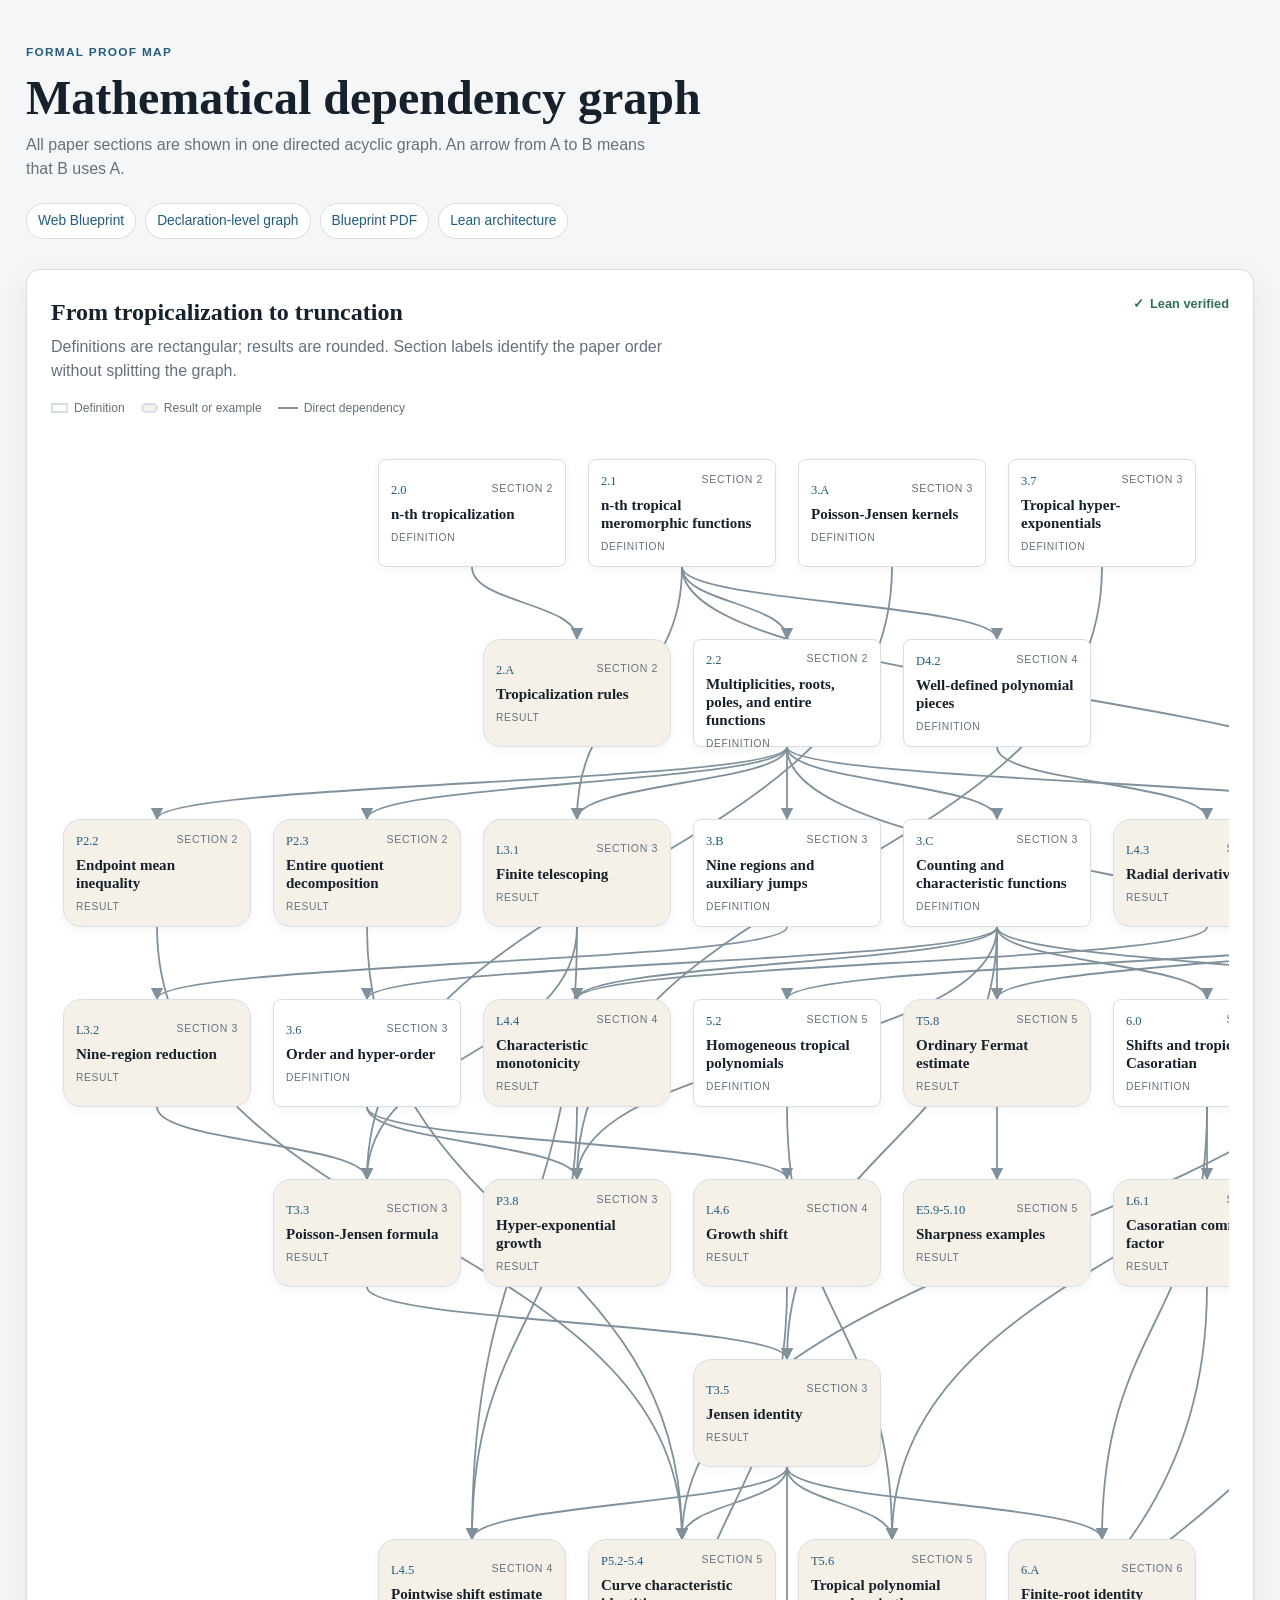
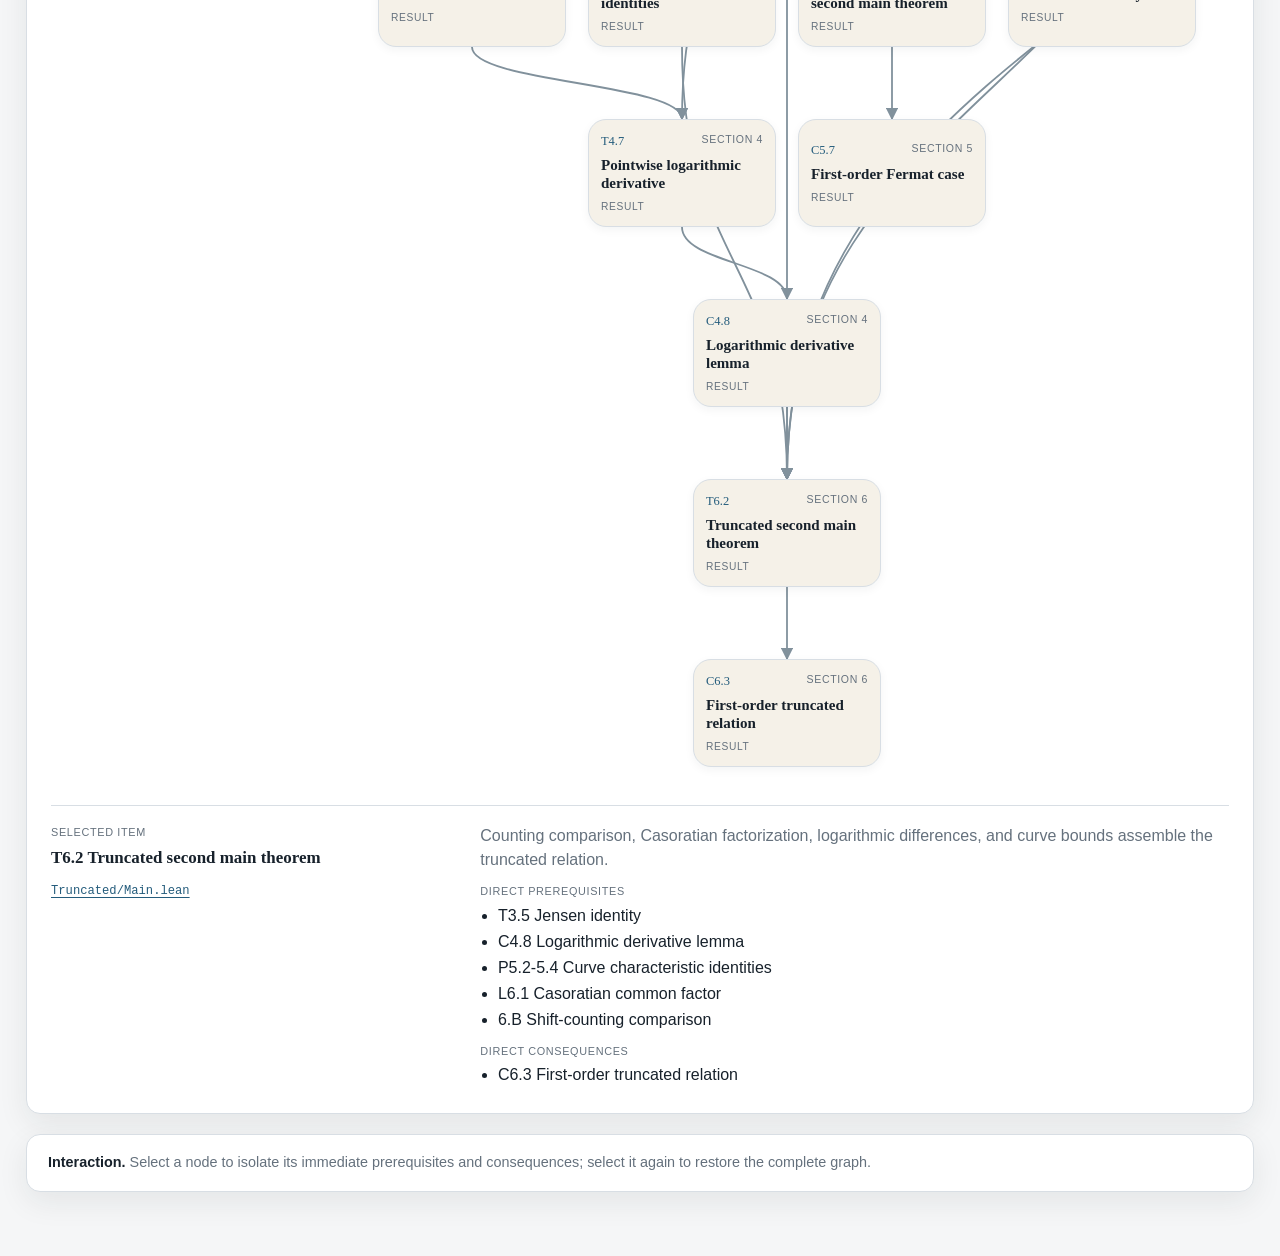
==== commit 9edb8233: "Generalize representation invariance and Proposition 5.3" ====
--- a/home_page/nth_tropical_nevanlinna_dependency_graph.html
+++ b/home_page/nth_tropical_nevanlinna_dependency_graph.html
@@ -234,6 +234,7 @@
 <path class="dep-edge" data-source="mult" data-target="curve" d="M 730.0 308.0 C 730.0 344.0, 1360.0 344.0, 1360.0 380.0"></path>
 <path class="dep-edge" data-source="curve" data-target="p524" d="M 1360.0 488.0 C 1360.0 794.0, 625.0 794.0, 625.0 1100.0"></path>
 <path class="dep-edge" data-source="p22" data-target="p524" d="M 100.0 488.0 C 100.0 794.0, 625.0 794.0, 625.0 1100.0"></path>
+<path class="dep-edge" data-source="p23" data-target="p524" d="M 310.0 488.0 C 310.0 794.0, 625.0 794.0, 625.0 1100.0"></path>
 <path class="dep-edge" data-source="t35" data-target="p524" d="M 730.0 1028.0 C 730.0 1064.0, 625.0 1064.0, 625.0 1100.0"></path>
 <path class="dep-edge" data-source="curve" data-target="hompoly" d="M 1360.0 488.0 C 1360.0 524.0, 730.0 524.0, 730.0 560.0"></path>
 <path class="dep-edge" data-source="t35" data-target="t56" d="M 730.0 1028.0 C 730.0 1064.0, 835.0 1064.0, 835.0 1100.0"></path>
@@ -322,7 +323,7 @@
     { id:"c48", code:"C4.8", section:"4", title:"Logarithmic derivative lemma", description:"The pointwise estimate yields the proximity form.", path:"../NthTropicalNevanlinna/LogDerivative/Main.lean", kind:"result", deps:["t47"] },
 
     { id:"curve", code:"5.1", section:"5", title:"Tropical holomorphic curves", description:"Reduced representations and the Cartan characteristic T_f.", path:"../NthTropicalNevanlinna/Curves/Basic.lean", kind:"definition", deps:["mero","mult"] },
-    { id:"p524", code:"P5.2-5.4", section:"5", title:"Curve characteristic identities", description:"Representation invariance, the projective-pair identity, and coordinate quotient bounds.", path:"../NthTropicalNevanlinna/Curves/Characteristic.lean", kind:"result", deps:["curve","p22","t35"] },
+    { id:"p524", code:"P5.2-5.4", section:"5", title:"Curve characteristic identities", description:"Representation invariance, the projective-pair identity, and coordinate quotient bounds.", path:"../NthTropicalNevanlinna/Curves/Characteristic.lean", kind:"result", deps:["curve","p22","p23","t35"] },
     { id:"hompoly", code:"5.2", section:"5", title:"Homogeneous tropical polynomials", description:"Finite-support homogeneous polynomials, composition, and degree bounds.", path:"../NthTropicalNevanlinna/Curves/HomogeneousPolynomial.lean", kind:"definition", deps:["curve"] },
     { id:"t56", code:"T5.6", section:"5", title:"Tropical polynomial second main theorem", description:"Signed counting and polynomial degree bounds give the characteristic identity.", path:"../NthTropicalNevanlinna/Curves/SecondMain.lean", kind:"result", deps:["t35","curve","hompoly"] },
     { id:"c57", code:"C5.7", section:"5", title:"First-order Fermat case", description:"The second main theorem specializes to an entire tropical Fermat composition.", path:"../NthTropicalNevanlinna/Curves/SecondMain.lean", kind:"result", deps:["t56"] },
